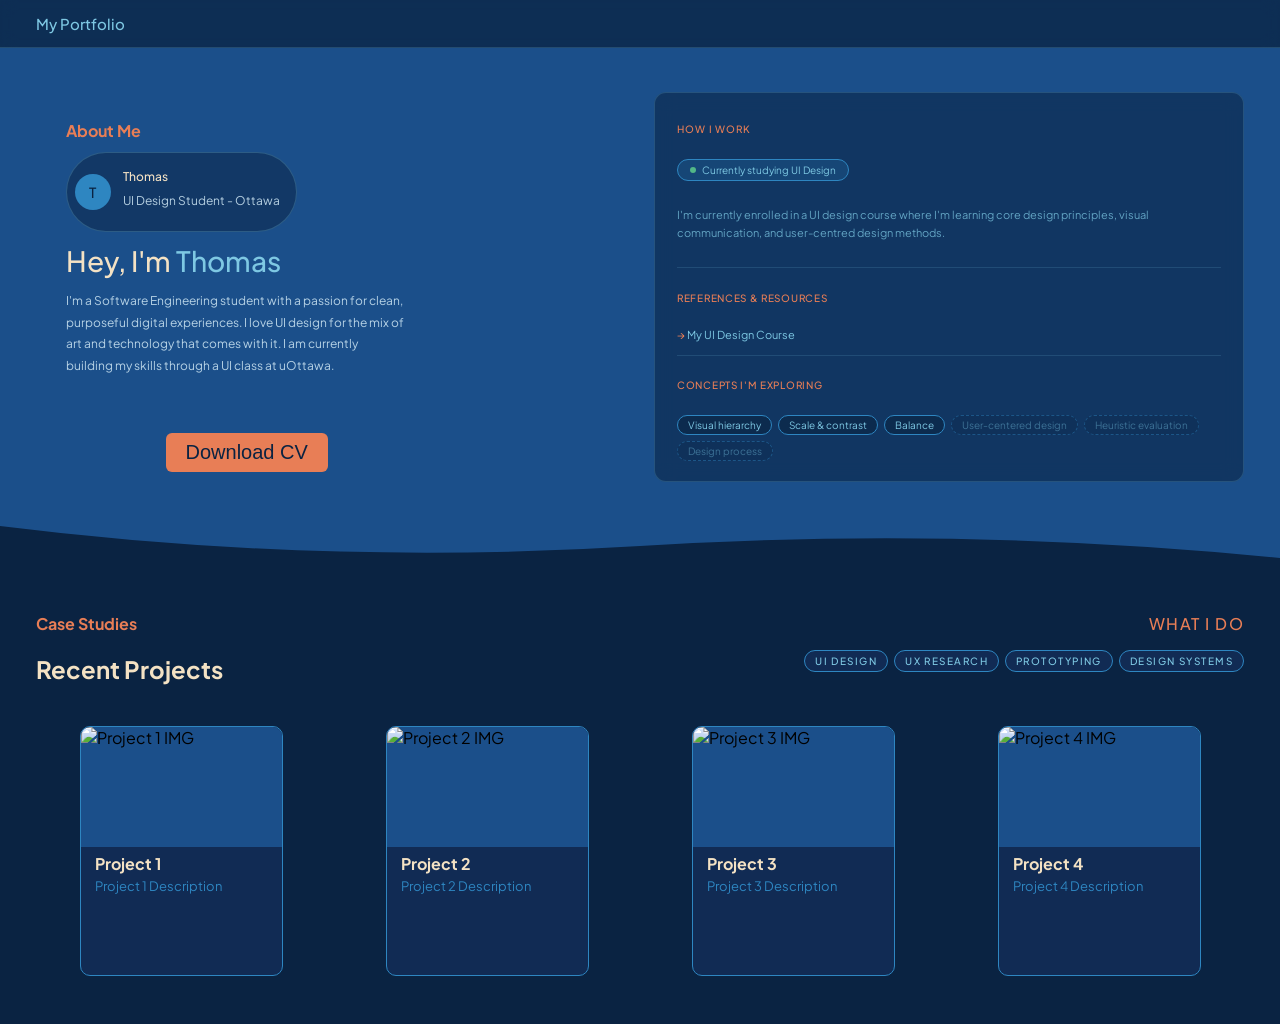
==== index.html @ bfd3fedc "Hover Added to cvButton" ====
<!DOCTYPE html>
<html lang="en">
<head>
    <meta charset="UTF-8">
    <meta name="viewport" content="width=device-width, initial-scale=1.0">
    <link rel="stylesheet" href="style.css"> 
    <link href="https://fonts.googleapis.com/css2?family=Plus+Jakarta+Sans:wght@400;500;600&display=swap" rel="stylesheet">
    <title>Portfolio - Thomas Simonson</title>
    
</head>
<header>
    <div class="htext">My Portfolio</div>
</header>
<body>
    <div class="TopPage">
        <div class="divAboutMe">
            <h1>About Me</h1>
            <div class="ProfilePic">
                <div class="avatarCircle">T</div>
                <div class="avatarInfo">
                    <h3>Thomas</h3>
                    <p>UI Design Student - Ottawa</p>
                </div> 
            </div>
            <div>
                <h2>Hey, I'm <span>Thomas</span></h2>
                <p>I'm a Software Engineering student with a passion for clean, purposeful
                    digital experiences. I love UI design for the mix of art and technology that comes with it.
                    I am currently building my skills through a UI class at uOttawa.
                </p>
                <button class="cvButton">Download CV</button>
            </div>
        </div>
        <div class="How-I-Work">
            <p class="eyebrow">How I Work</p>
            <div class="status-badge">
                <div class="status-dot"></div>
                <span>Currently studying UI Design</span>
                </div>
                <p class="how-desc">I'm currently enrolled in a UI design course where I'm learning core design principles, visual communication, and user-centred design methods.</p>
                <div class="divider"></div>
                <p class="ref-label">References & Resources</p>
                <div class="ref-links">
                    <a class="ref-link" href="#">
                        <span class="ref-arrow">→</span> My UI Design Course
                    </a>
                </div>
                <div class="divider"></div>
                <p class="ref-label">Concepts I'm Exploring</p>
                <div class="concepts">
                    <span class="concept">Visual hierarchy</span>
                    <span class="concept">Scale & contrast</span>
                    <span class="concept">Balance</span>
                    <span class="concept soon">User-centered design</span>
                    <span class="concept soon">Heuristic evaluation</span>
                    <span class="concept soon">Design process</span>
                </div>
            </div>
        </div>
    </div>
    <div class="wave-dn">
        <svg viewBox="0 0 680 40" xmlns="http://www.w3.org/2000/svg" preserveAspectRatio="none" height="40">
            <path d="M0 0 Q170 40 340 20 Q510 0 680 32 L680 40 L0 40 Z" fill="#0A2342"/>
        </svg>
    </div>
    <div class="divCaseStudies">
        <div class="cases-header">
            <div>
                <h1>Case Studies</h1>
                <h2>Recent Projects</h2>
            </div>
            <div class="what-i-do">
                <h1 class="eyebrow">What I do</p>
                <div class="tags">
                    <span class="tag">UI Design</span>
                    <span class="tag">UX Research</span>
                    <span class="tag">Prototyping</span>
                    <span class="tag">Design systems</span>
                </div>
            </div>
        </div>
        <div class="cards">
            <div class="card">
                <div class="card-thumb">
                    <img src="https://placehold.co/400x200/1B4F8A/7EC8E3" alt="Project 1 IMG">
                </div>
                <div class="card-body">
                    <h3>Project 1</h3>
                    <p> Project 1 Description</p>
                </div>
            </div>
            <div class="card">
                <div class="card-thumb">
                    <img src="https://placehold.co/400x200/1B4F8A/7EC8E3" alt="Project 2 IMG">
                </div>
                <div class="card-body">
                    <h3>Project 2</h3>
                    <p> Project 2 Description</p>
                </div>
            </div>
            <div class="card">
                <div class="card-thumb">
                    <img src="https://placehold.co/400x200/1B4F8A/7EC8E3" alt="Project 3 IMG">
                </div>
                <div class="card-body">
                    <h3>Project 3</h3>
                    <p> Project 3 Description</p>
                </div>
            </div>
            <div class="card">
                <div class="card-thumb">
                    <img src="https://placehold.co/400x200/1B4F8A/7EC8E3" alt="Project 4 IMG">
                </div>
                <div class="card-body">
                    <h3>Project 4</h3>
                    <p> Project 4 Description</p>
                </div>
            </div>
        </div>
    </div>
</body>
</html
---- style.css ----
* {
    box-sizing: border-box;
}
header{
  padding: 100px;
  background: rgba(10,35,66,0.75);
  backdrop-filter: blur(8px);
  padding: 14px 36px;
  display: flex;
  justify-content: space-between;
  align-items: center;
  border-bottom: 0.5px solid rgba(126,200,227,0.2);
}
.htext{
  font-size: 15px;
  font-weight: 500;
  color: #7EC8E3;
}
body {
    background-color: #1b4f8a;
    width: 100%;
    height:100%;
    padding: 0;
    margin: 0;
    font-family:"Plus Jakarta Sans", sans-serif;
}
.TopPage{
  display: grid;
  grid-template-columns: 1fr 1fr;
  gap: 28px;
  padding: 44px 36px;
  width: 100%;
  align-items: start;
}

.divAboutMe{
  margin-left: 5%;
}
.divAboutMe h1{
  margin-top: 5%;
  font-size: medium;
  color: #E87E56;
}
.ProfilePic {
  display: flex;
  align-items: center;
  gap: 12px;
  width: fit-content;
  padding: 8px 16px 8px 8px;
  border-radius: 40px;
  background: rgba(10,35,66,0.5);
  border: 0.5px solid rgba(126,200,227,0.25);
}
.avatarCircle{
  width: 36px;
  height: 36px;
  border-radius: 50%;
  background: #2E86C1;
  display: flex;
  align-items: center;
  justify-content: center;
  font-size: 14px;
  font-weight: 500;
  color: #0A2342;
  flex-shrink: 0;
}
.avatarInfo{
  display: flex;
  flex-direction: column;
  gap: 2px;
}
.avatarInfo h3{
  margin-bottom: -5%;
  margin-top: 5%;
  font-size: 12px;
  font-weight: 500;
  color: #F4E2C4;
}
.avatarInfo p{
  font-size: 10px;
  color: #7EC8E3;
  opacity: 0.65;
}
.divAboutMe h2{
  font-size: 28px;
  font-weight: 500;
  color: #F4E2C4;
  line-height: 1.2;
  margin-top: 12px;
  margin-bottom: 10px;
}
.divAboutMe span{
  color: #7EC8E3;
}
.divAboutMe p{
  font-size: 12px;
  color: #d0e8f5;
  opacity: 0.85;
  line-height: 1.8;
  max-width: 340px;
}
.cvButton {
  background: #E87E56;
  color: #0A2342;
  font-size: 20px;
  font-weight: 500;
  padding: 8px 20px;
  border-radius: 6px;
  border: none;
  cursor: pointer;
  margin-left:100px;
  margin-top: 8%;
  margin-bottom: 1%;
}
.cvButton:hover{
  background: #d4693d;
  cursor: pointer;
}
.How-I-Work{
  display: flex;
  flex-direction: column;
  gap: 14px;
  padding: 20px 22px;
  background: rgba(10,35,66,0.55);
  backdrop-filter: blur(10px);
  border-radius: 12px;
  border: 0.5px solid rgba(126,200,227,0.2);
}
.eyebrow {
  font-size: 10px;
  font-weight: 500;
  color: #E87E56;
  letter-spacing: 0.09em;
  text-transform: uppercase;
}
.status-badge {
  display: inline-flex;
  align-items: center;
  gap: 6px;
  background: rgba(46,134,193,0.2);
  border: 0.5px solid #2E86C1;
  border-radius: 20px;
  padding: 4px 12px;
  width: fit-content;
}
.status-dot {
  width: 6px;
  height: 6px;
  border-radius: 50%;
  background: #52b788;
  flex-shrink: 0;
}
.status-badge span {
  font-size: 10px;
  color: #7EC8E3;
}
.how-desc {
  font-size: 11px;
  color: #7EC8E3;
  opacity: 0.75;
  line-height: 1.65;
}
.divider {
  height: 0.5px;
  background: rgba(126,200,227,0.15);
}
.ref-label {
  font-size: 10px;
  font-weight: 500;
  color: #E87E56;
  letter-spacing: 0.07em;
  text-transform: uppercase;
}
.ref-links {
  display: flex;
  flex-direction: column;
  gap: 6px;
}
.ref-link {
  font-size: 11px;
  color: #7EC8E3;
  text-decoration: none;
}
.ref-link:hover {
  opacity: 0.8;
}
.ref-arrow {
  color: #E87E56;
}
.concepts {
  display: flex;
  flex-wrap: wrap;
  gap: 6px;
}
.concept {
  background: rgba(10,35,66,0.6);
  border: 0.5px solid #2E86C1;
  border-radius: 20px;
  padding: 3px 10px;
  font-size: 10px;
  color: #7EC8E3;
}
.concept.soon {
  opacity: 0.4;
  border-style: dashed;
}
.wave-dn {
  line-height: 0;
  display: block;
  width: 100%;
}
.wave-dn svg {
  display: block;
  width: 100%;
}
.divCaseStudies {
  padding: 36px 36px 48px;
  min-height: 280px;
  background-color:#0A2342;
}
.divCaseStudies h1{
    font-size: medium;
    color: #E87E56;
}
.divCaseStudies h2{
    color: #f4e2c4;
}
.cases-header{
 display: flex;
  justify-content: space-between;
  align-items: baseline;
  margin-bottom: 22px;
}
.tags {
  display: flex;
  gap: 6px;
  flex-wrap: wrap;
  justify-content: flex-end;
}
.tag {
  background: #112B54;
  color: #7EC8E3;
  font-size: 10px;
  padding: 4px 10px;
  border-radius: 20px;
  border: 0.5px solid #2E86C1;
}
.what-i-do {
  text-align: right;
}

.cards {
  display: grid;
  grid-template-columns: repeat(4, 1fr);
  gap: 16px;
}
.card {
  background: #112B54;
  border-radius: 10px;
  overflow: hidden;
  border: 0.5px solid #2E86C1;
  height: 250px;
  width:70%;
  margin:auto;
  
}
.card:hover{
  transform: translateY(-6px) scale(1.02);
  box-shadow: 0 10px 25px rgba(0,0,0,0.3);
  cursor:pointer;
}
.card-thumb {
  height: 120px;
  background: #1B4F8A;
}
.card-thumb img{
    width: 100%;
    height: 100%;
    object-fit: cover;
    object-position:center;
    display: block;
}
.card-body {
  padding: 14px;
}
.card-body p{
    color:#2E86C1;
    margin-top: -12px;
    font-size: small;
}
h3{
 color: #f4e2c4;
 margin-top: -8px;
 font-size: medium;
}
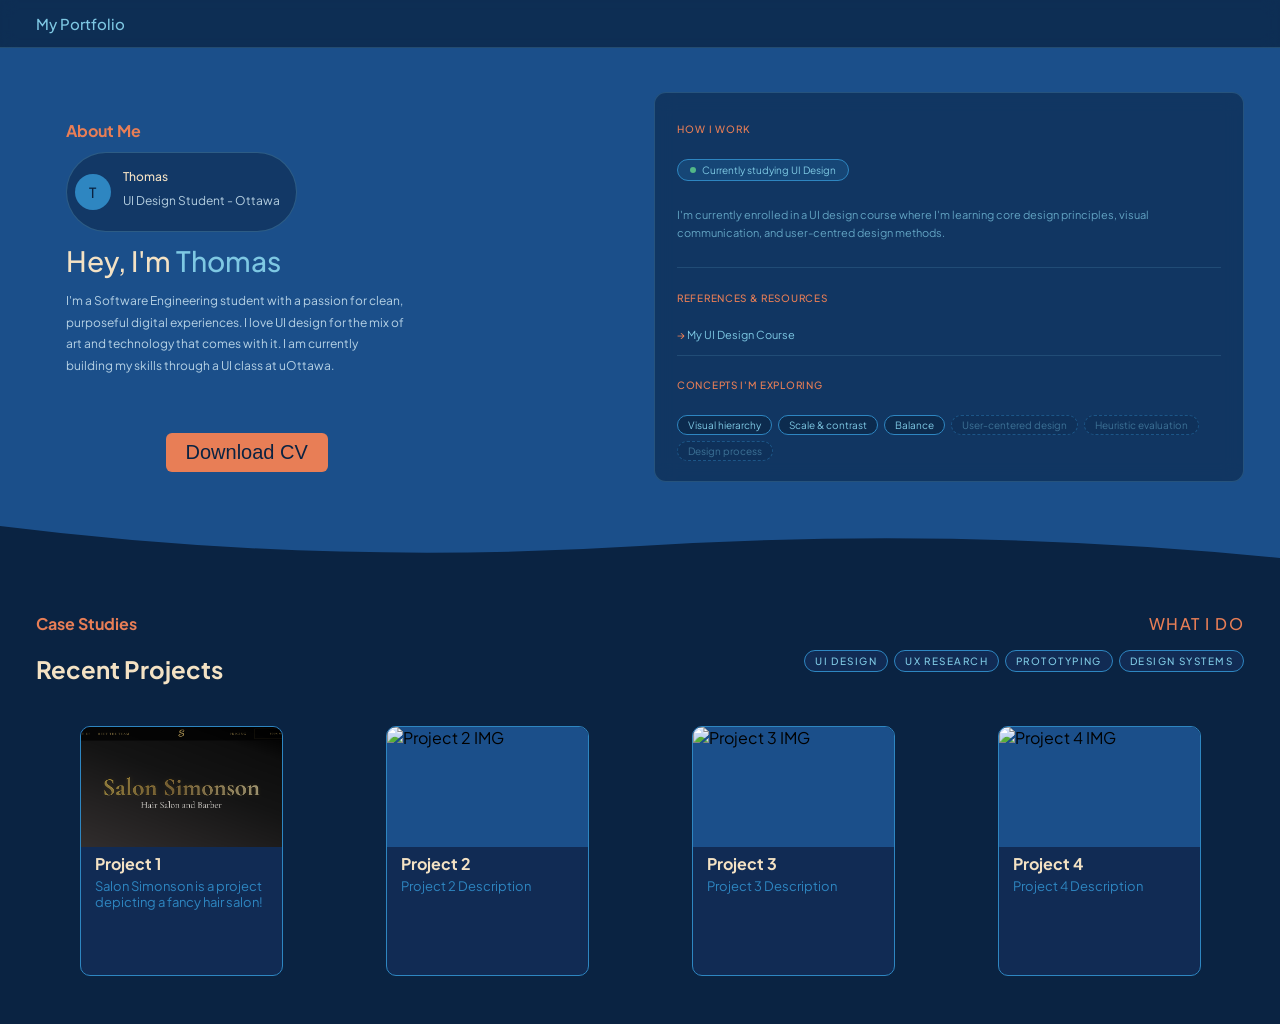
==== commit 1ede9a66: "added Salon Simonson" ====
--- a/index.html
+++ b/index.html
@@ -82,11 +82,13 @@
         <div class="cards">
             <div class="card">
                 <div class="card-thumb">
-                    <img src="https://placehold.co/400x200/1B4F8A/7EC8E3" alt="Project 1 IMG">
+                    <a href="https://ui-salonsimonson.vercel.app/" target="_blank">
+                        <img src="SalonSimonson.png" alt="Project 1 IMG">
+                    </a>
                 </div>
                 <div class="card-body">
                     <h3>Project 1</h3>
-                    <p> Project 1 Description</p>
+                    <p> Salon Simonson is a project depicting a fancy hair salon! </p>
                 </div>
             </div>
             <div class="card">
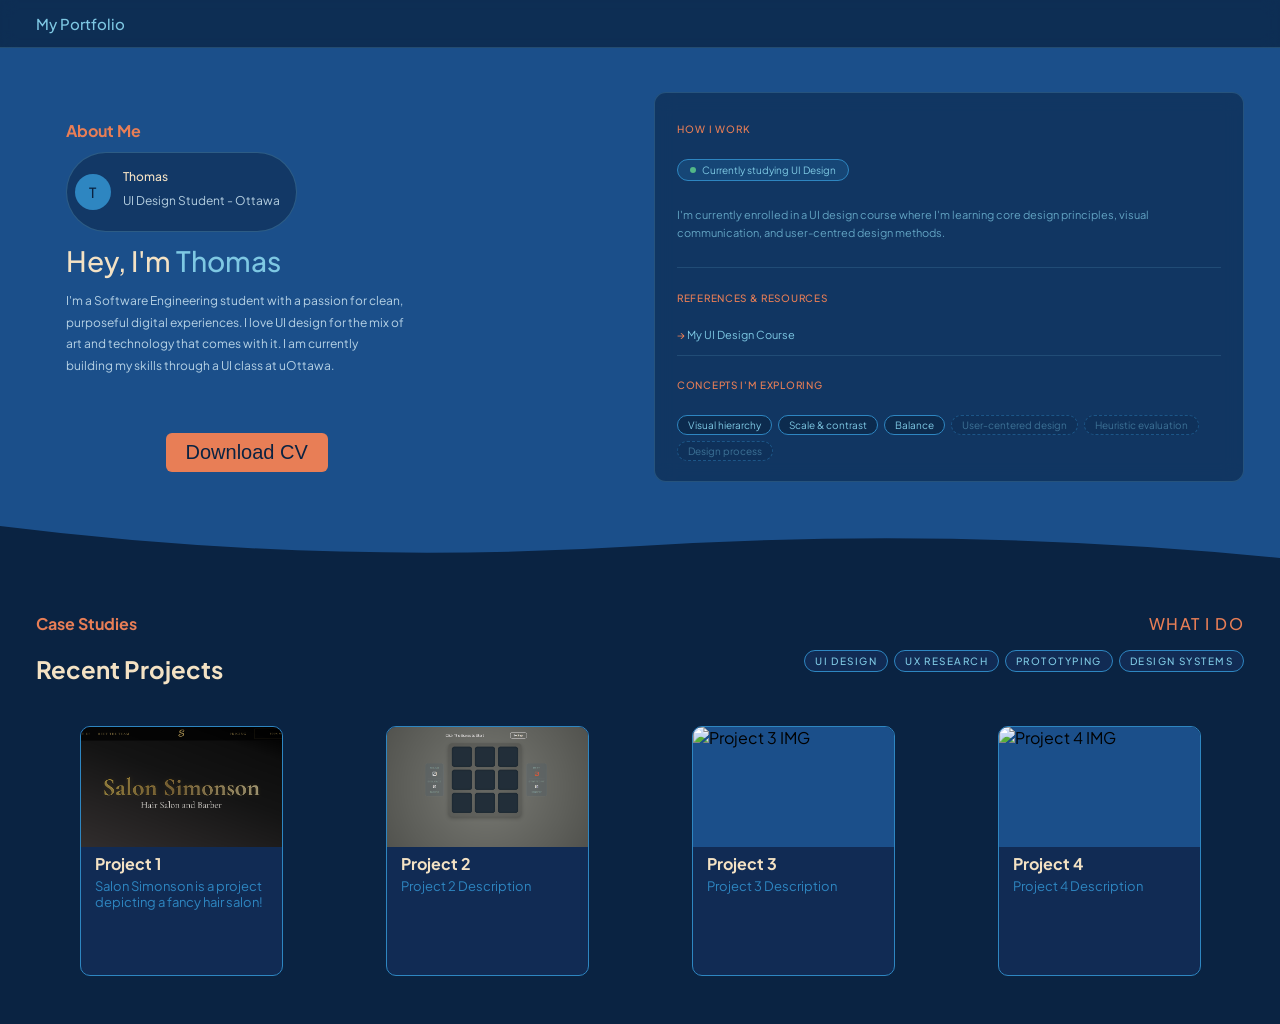
==== commit 05f2983f: "added memorygame to portfolio" ====
--- a/index.html
+++ b/index.html
@@ -93,7 +93,9 @@
             </div>
             <div class="card">
                 <div class="card-thumb">
-                    <img src="https://placehold.co/400x200/1B4F8A/7EC8E3" alt="Project 2 IMG">
+                    <a href="https://memorygame-three-plum.vercel.app/" target="_blank">
+                        <img src="memorygame.png" alt="Project 2 IMG">
+                    </a>
                 </div>
                 <div class="card-body">
                     <h3>Project 2</h3>
--- a/style.css
+++ b/style.css
@@ -112,10 +112,6 @@
   margin-top: 8%;
   margin-bottom: 1%;
 }
-.cvButton:hover{
-  background: #d4693d;
-  cursor: pointer;
-}
 .How-I-Work{
   display: flex;
   flex-direction: column;
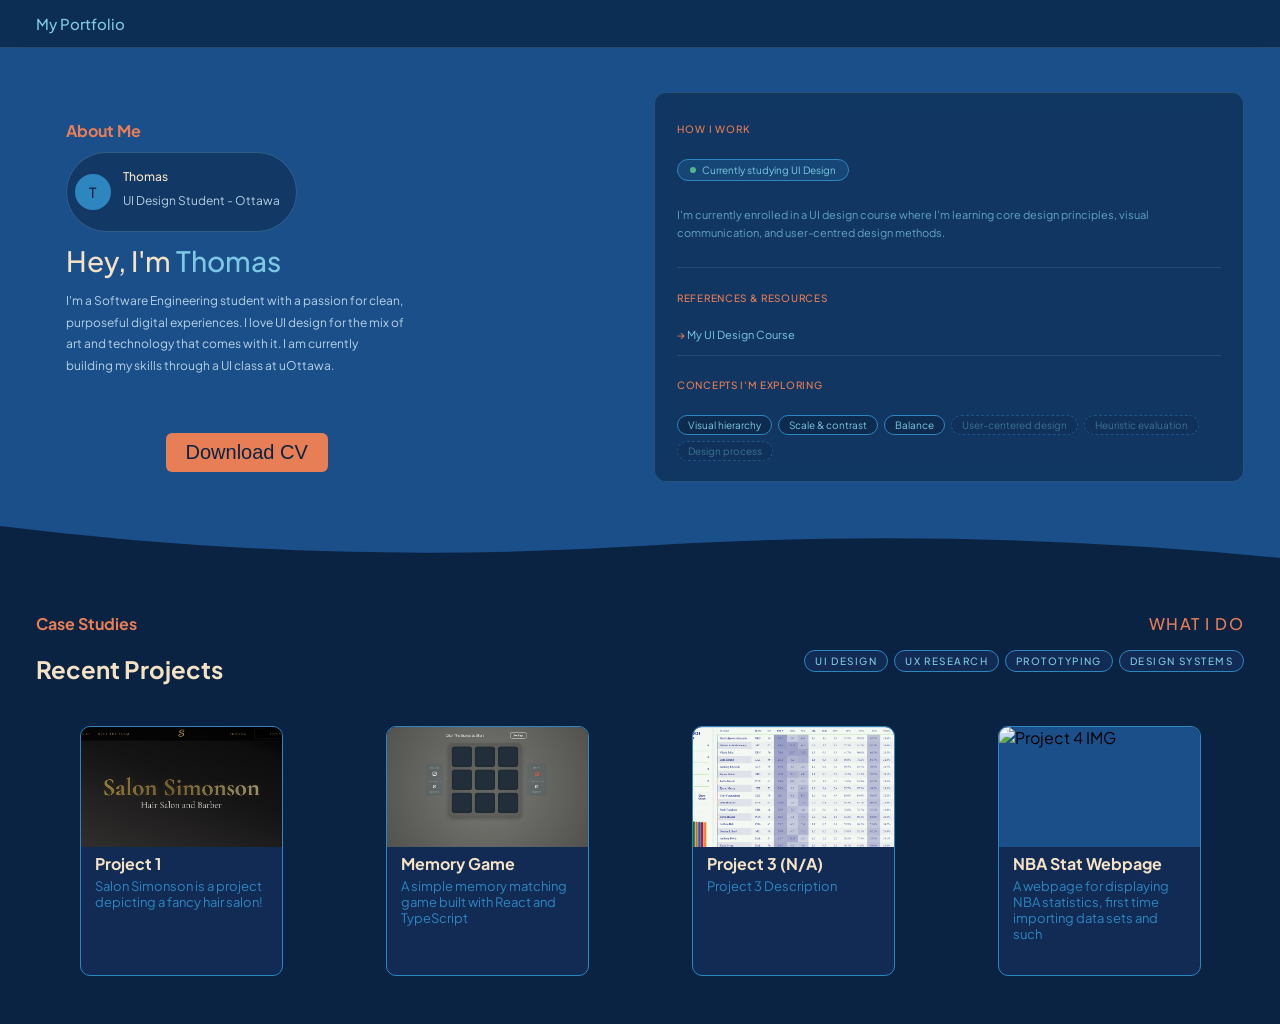
==== commit ebfa87a1: "added my NBA webpage" ====
--- a/index.html
+++ b/index.html
@@ -98,16 +98,18 @@
                     </a>
                 </div>
                 <div class="card-body">
-                    <h3>Project 2</h3>
-                    <p> Project 2 Description</p>
+                    <h3>Memory Game</h3>
+                    <p> A simple memory matching game built with React and TypeScript </p>
                 </div>
             </div>
             <div class="card">
                 <div class="card-thumb">
-                    <img src="https://placehold.co/400x200/1B4F8A/7EC8E3" alt="Project 3 IMG">
+                    <a href="https://nba-stats-webpage.vercel.app/" target="_blank">
+                        <img src="NBAstats.png" alt="Project 4 IMG">
+                    </a>
                 </div>
                 <div class="card-body">
-                    <h3>Project 3</h3>
+                    <h3>Project 3 (N/A)</h3>
                     <p> Project 3 Description</p>
                 </div>
             </div>
@@ -116,8 +118,8 @@
                     <img src="https://placehold.co/400x200/1B4F8A/7EC8E3" alt="Project 4 IMG">
                 </div>
                 <div class="card-body">
-                    <h3>Project 4</h3>
-                    <p> Project 4 Description</p>
+                    <h3>NBA Stat Webpage</h3>
+                    <p> A webpage for displaying NBA statistics, first time importing data sets and such</p>
                 </div>
             </div>
         </div>
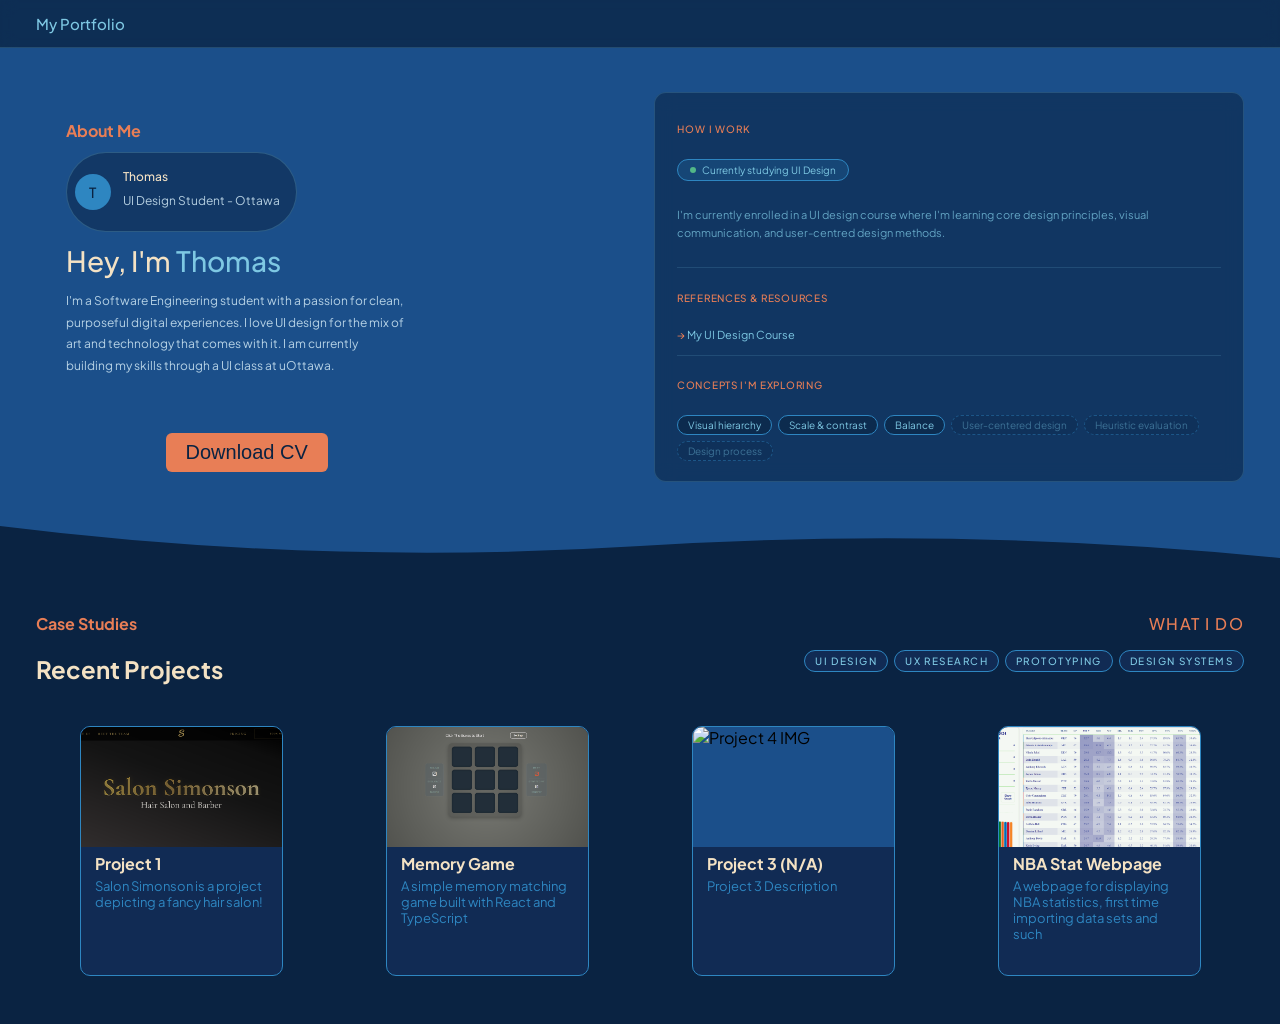
==== commit 193d19bf: "fixed project 4 being project 3" ====
--- a/index.html
+++ b/index.html
@@ -104,9 +104,7 @@
             </div>
             <div class="card">
                 <div class="card-thumb">
-                    <a href="https://nba-stats-webpage.vercel.app/" target="_blank">
-                        <img src="NBAstats.png" alt="Project 4 IMG">
-                    </a>
+                     <img src="https://placehold.co/400x200/1B4F8A/7EC8E3" alt="Project 4 IMG">
                 </div>
                 <div class="card-body">
                     <h3>Project 3 (N/A)</h3>
@@ -115,7 +113,9 @@
             </div>
             <div class="card">
                 <div class="card-thumb">
-                    <img src="https://placehold.co/400x200/1B4F8A/7EC8E3" alt="Project 4 IMG">
+                    <a href="https://nba-stats-webpage.vercel.app/" target="_blank">
+                        <img src="NBAstats.png" alt="Project 4 IMG">
+                    </a>
                 </div>
                 <div class="card-body">
                     <h3>NBA Stat Webpage</h3>
